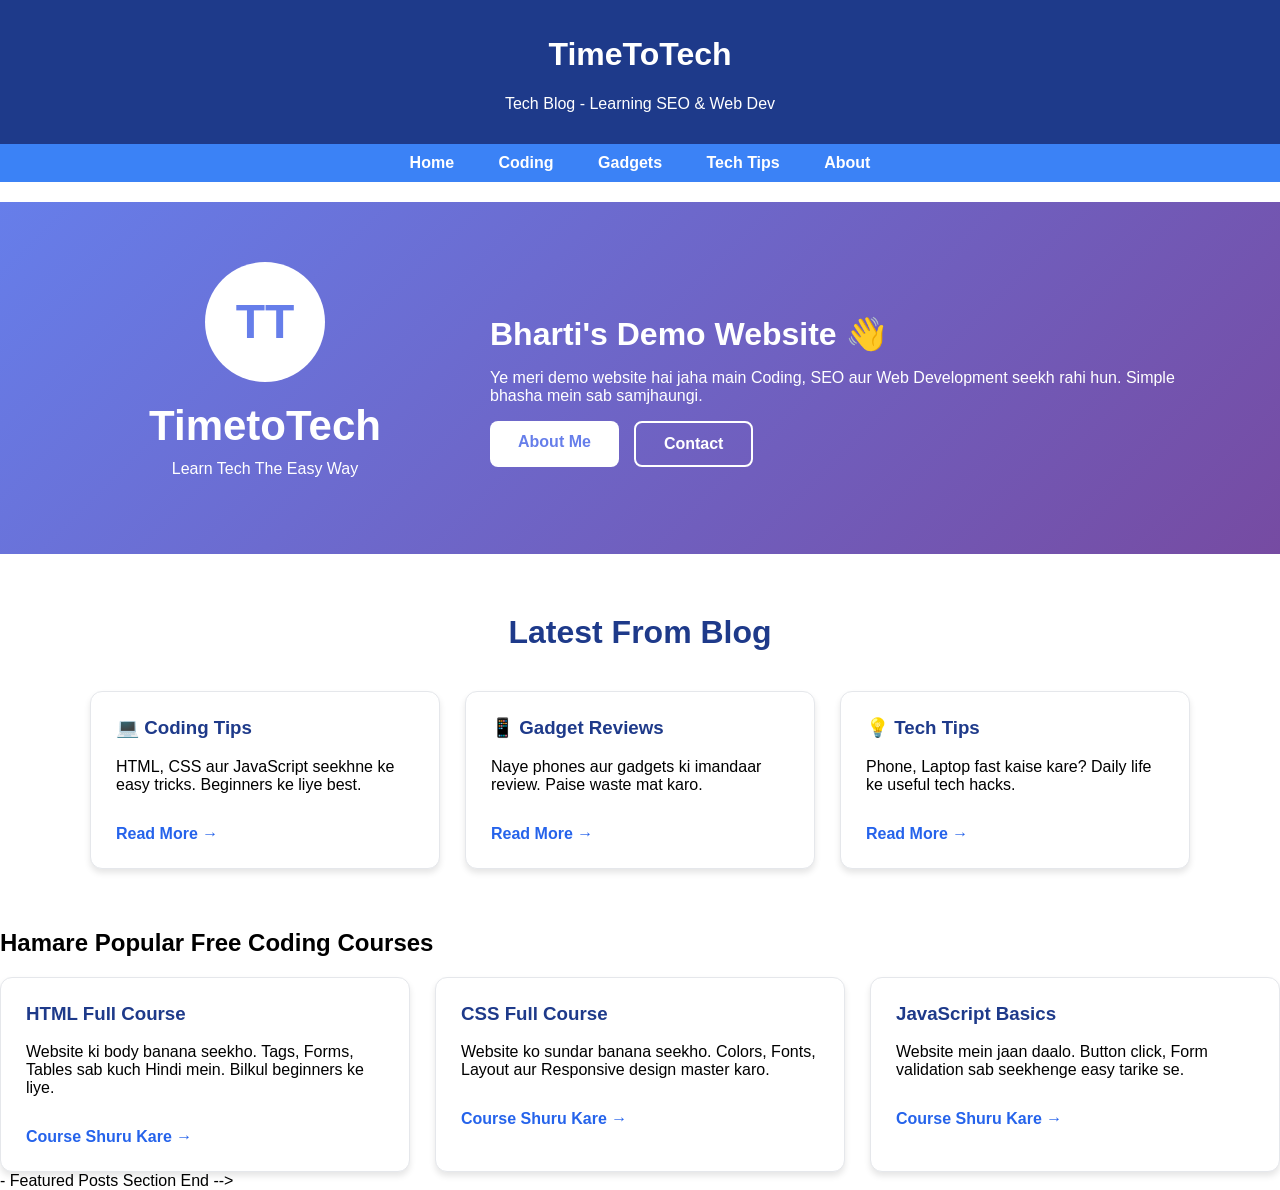
==== index.html @ 5df2291c "Update index.html" ====
<!DOCTYPE html>
<html lang="en">
<head>
  <meta charset="UTF-8">
  <title>TimetoTech - Tech Blog Demo</title>
  <meta name="description" content="Bharti's tech blog for learning SEO and web development">
  <meta name="viewport" content="width=device-width, initial-scale=1.0">
  <link rel="stylesheet" href="style.css">
  <link rel="icon" type="image/png" href="logo.png">
<link rel="apple-touch-icon" href="logo.png">
<meta name="theme-color" content="#1e40af">
  <link rel="manifest" href="manifest.json">
</head>
<body>
  <body>
    <!-- Main Heading - 1 baar only -->
  
    <!-- Baaki ka tera purana code yahan continue hoga -->
  <div class="header">
    <h1>TimeToTech</h1>
    <p>Tech Blog - Learning SEO & Web Dev</p>
  </div>

  <div class="nav">
    <a href="index.html">Home</a>
    <a href="coding.html">Coding</a>
    <a href="gadgets.html">Gadgets</a>
    <a href="tips.html">Tech Tips</a>
    <a href="about.html">About</a>
  </div>

  <!-- Hero Banner Start -->
  <section class="hero">
    <div class="hero-container">
      <div class="hero-logo">
        <div class="logo-circle">TT</div>
        <h1 class="hero-name">TimetoTech</h1>
        <p class="tagline">Learn Tech The Easy Way</p>
      </div>
      <div class="hero-details">
        <h2>Bharti's Demo Website 👋</h2>
        <p>Ye meri demo website hai jaha main Coding, SEO aur Web Development seekh rahi hun. Simple bhasha mein sab samjhaungi.</p>
        <div class="hero-buttons">
          <a href="about.html" class="btn-primary">About Me</a>
          <a href="contact.html" class="btn-secondary">Contact</a>
        </div>
      </div>
    </div>
  </section>
  <!-- Hero Banner End -->
<!-- Featured Posts Section Start -->
<section class="featured">
  <h2 class="section-title">Latest From Blog</h2>
  <div class="cards">
    
    <div class="card">
      <h3>💻 Coding Tips</h3>
      <p>HTML, CSS aur JavaScript seekhne ke easy tricks. Beginners ke liye best.</p>
      <a href="coding.html" class="card-btn">Read More →</a>
    </div>

    <div class="card">
      <h3>📱 Gadget Reviews</h3>
      <p>Naye phones aur gadgets ki imandaar review. Paise waste mat karo.</p>
      <a href="gadgets.html" class="card-btn">Read More →</a>
    </div>

    <div class="card">
      <h3>💡 Tech Tips</h3>
      <p>Phone, Laptop fast kaise kare? Daily life ke useful tech hacks.</p>
      <a href="tips.html" class="card-btn">Read More →</a>
    </div>

  </div>
</section>
<!-    <!-- Featured Posts Section End -->
    
    <!-- YAHAN SE NAYA CODE PASTE KAR 👇 -->
    <!-- Courses Section - Homepage ke neeche dikhega -->
    <section class="courses-section">
        <h2>Hamare Popular Free Coding Courses</h2>
        
        <div class="cards"> <!-- Teri wali class use kar li -->
            
            <!-- Box 1: HTML Course -->
            <div class="card">
                <h3>HTML Full Course</h3>
                <p>Website ki body banana seekho. Tags, Forms, Tables sab kuch Hindi mein. Bilkul beginners ke liye.</p>
                <a href="coding.html" class="card-btn">Course Shuru Kare →</a>
            </div>
            
            <!-- Box 2: CSS Course -->
            <div class="card">
                <h3>CSS Full Course</h3>
                <p>Website ko sundar banana seekho. Colors, Fonts, Layout aur Responsive design master karo.</p>
                <a href="coding.html" class="card-btn">Course Shuru Kare →</a>
            </div>
            
            <!-- Box 3: JavaScript Course -->
            <div class="card">
                <h3>JavaScript Basics</h3>
                <p>Website mein jaan daalo. Button click, Form validation sab seekhenge easy tarike se.</p>
                <a href="coding.html" class="card-btn">Course Shuru Kare →</a>
            </div>
            
        </div>
    </section>
    <!-- YAHAAN TAK PASTE KARNA HAI 👆 -->

</body>
</html>- Featured Posts Section End -->
---- style.css ----
body { font-family: Arial; margin: 0; padding: 0; }
.header { background: #1e3a8a; color: white; padding: 15px; text-align: center; }
.nav { background: #3b82f6; padding: 10px; text-align: center; }
.nav a { color: white; margin: 0 20px; text-decoration: none; font-weight: bold; }
.category-box { max-width: 1000px; margin: 20px auto; padding: 20px; }
.category-box h2 { color: #1e3a8a; }
.btn { background: #2563eb; color: white; padding: 10px 20px; text-decoration: none; border-radius: 5px; }

/* Hero Banner Ka CSS - Yahi Naya Hai */
.hero {
  background: linear-gradient(135deg, #667eea 0%, #764ba2 100%);
  color: white;
  padding: 60px 20px;
  margin-top: 20px;
}
.hero-container {
  max-width: 1100px;
  margin: 0 auto;
  display: flex;
  align-items: center;
  gap: 50px;
}
.hero-logo {
  text-align: center;
  flex: 1;
}
.logo-circle {
  width: 120px;
  height: 120px;
  background: white;
  color: #667eea;
  border-radius: 50%;
  display: flex;
  align-items: center;
  justify-content: center;
  font-size: 48px;
  font-weight: bold;
  margin: 0 auto 20px auto;
}
.hero-name {
  font-size: 42px;
  margin: 0;
}
.tagline {
  font-size: 16px;
  margin-top: 10px;
}
.hero-details {
  flex: 2;
}
.hero-details h2 {
  font-size: 32px;
  margin-bottom: 15px;
}
.hero-buttons {
  display: flex;
  gap: 15px;
}
.btn-primary, .btn-secondary {
  padding: 12px 28px;
  border-radius: 8px;
  text-decoration: none;
  font-weight: bold;
}
.btn-primary {
  background: white;
  color: #667eea;
}
.btn-secondary {
  background: transparent;
  color: white;
  border: 2px solid white;
}
/* Featured Section CSS */
.featured {
  max-width: 1100px;
  margin: 60px auto;
  padding: 0 20px;
}
.section-title {
  text-align: center;
  font-size: 32px;
  color: #1e3a8a;
  margin-bottom: 40px;
}
.cards {
  display: flex;
  gap: 25px;
  flex-wrap: wrap;
  justify-content: center;
}
.card {
  background: white;
  border: 1px solid #e5e7eb;
  border-radius: 12px;
  padding: 25px;
  flex: 1;
  min-width: 280px;
  box-shadow: 0 4px 6px rgba(0,0,0,0.1);
  transition: 0.3s;
}
.card:hover {
  transform: translateY(-5px);
  box-shadow: 0 10px 20px rgba(0,0,0,0.15);
}
.card h3 {
  color: #1e3a8a;
  margin-top: 0;
}
.card-btn {
  display: inline-block;
  margin-top: 15px;
  color: #2563eb;
  font-weight: bold;
  text-decoration: none;
}

/* About Snippet CSS */
.about-snippet {
  background: #f3f4f6;
  text-align: center;
  padding: 50px 20px;
  margin-top: 40px;
}
.about-snippet h2 {
  color: #1e3a8a;
  font-size: 30px;
}
.about-snippet p {
  max-width: 700px;
  margin: 20px auto 30px auto;
  font-size: 17px;
  line-height: 1.7;
  color: #374151;
}

/* Mobile Fix */
@media (max-width: 768px) {
  .cards {
    flex-direction: column;
  }
}
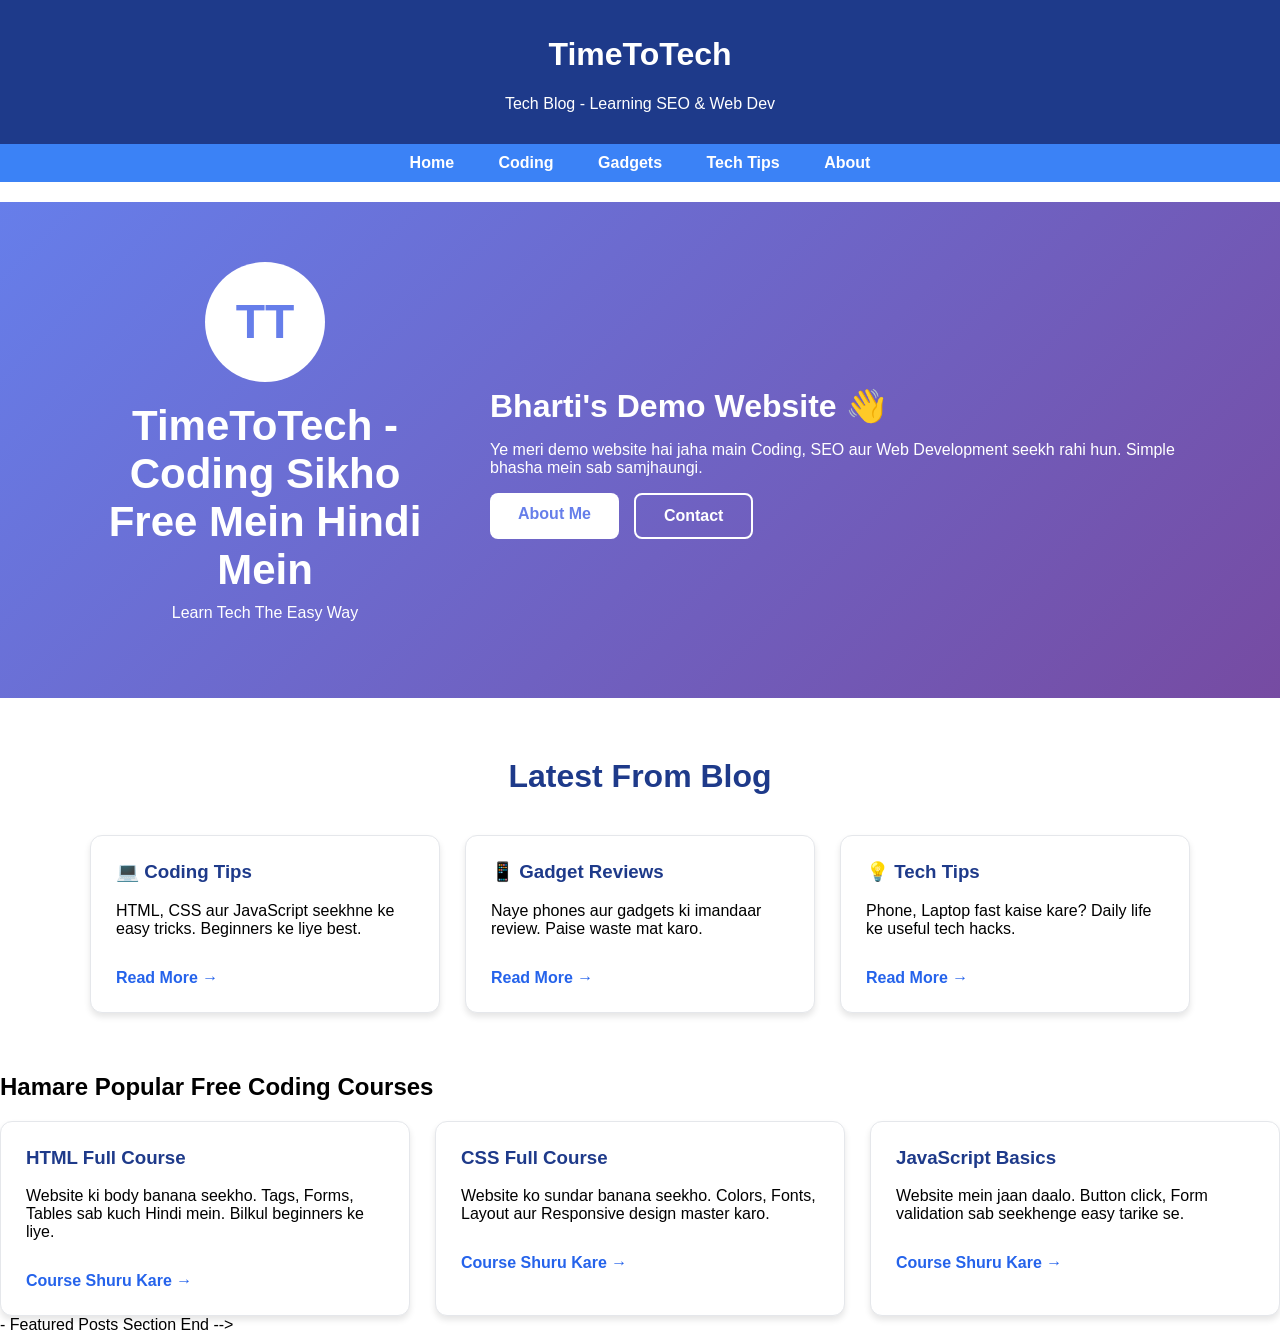
==== commit 1dc71436: "Update index.html" ====
--- a/index.html
+++ b/index.html
@@ -34,7 +34,7 @@
     <div class="hero-container">
       <div class="hero-logo">
         <div class="logo-circle">TT</div>
-        <h1 class="hero-name">TimetoTech</h1>
+       <h1 class="hero-name">TimeToTech - Coding Sikho Free Mein Hindi Mein</h1>
         <p class="tagline">Learn Tech The Easy Way</p>
       </div>
       <div class="hero-details">
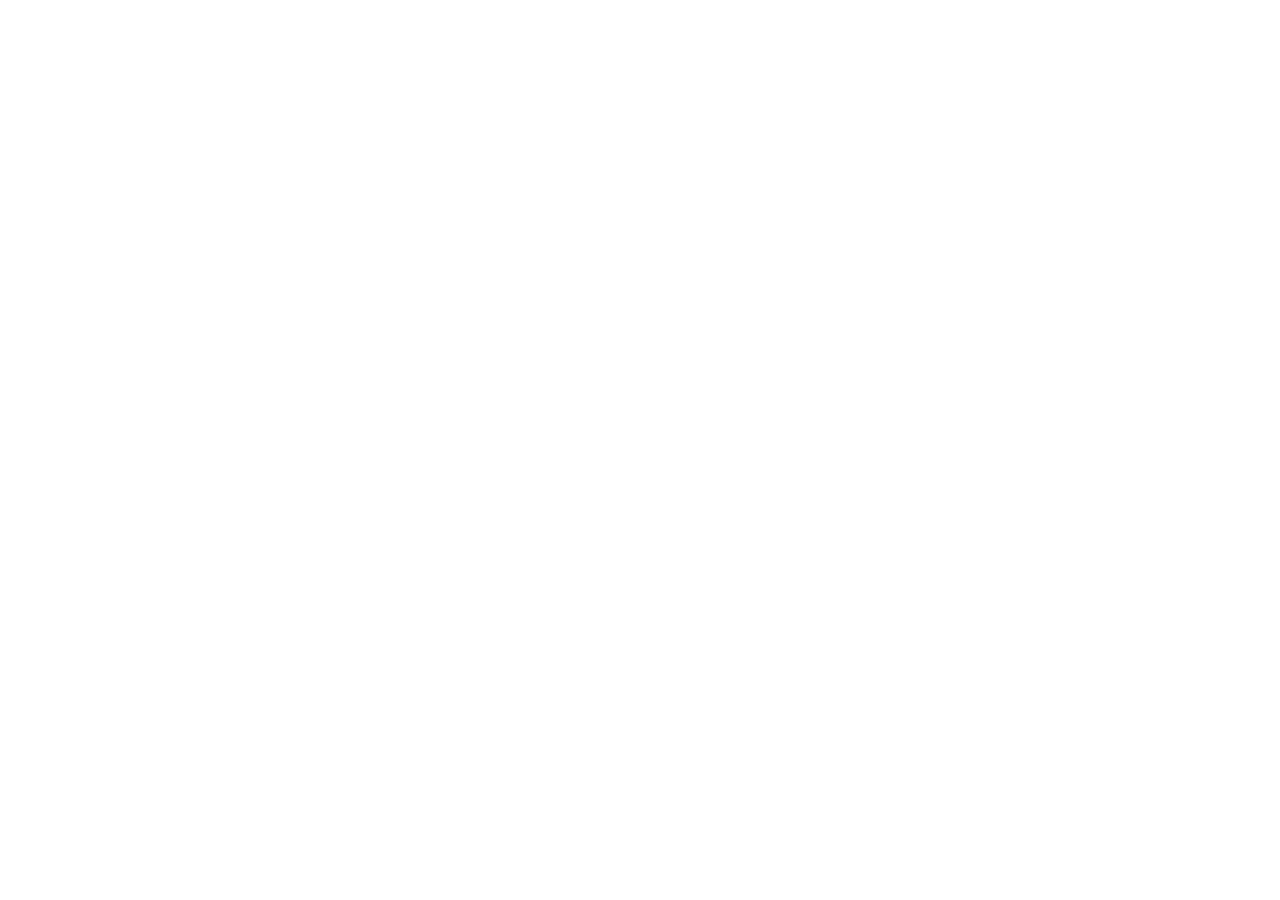
==== commit 91b0312b: "Update index.html" ====
--- a/index.html
+++ b/index.html
@@ -2,7 +2,7 @@
 <html lang="en">
 <head>
   <meta charset="UTF-8">
-  <title>TimetoTech - Tech Blog Demo</title>
+ <title>TimeToTech
   <meta name="description" content="Bharti's tech blog for learning SEO and web development">
   <meta name="viewport" content="width=device-width, initial-scale=1.0">
   <link rel="stylesheet" href="style.css">
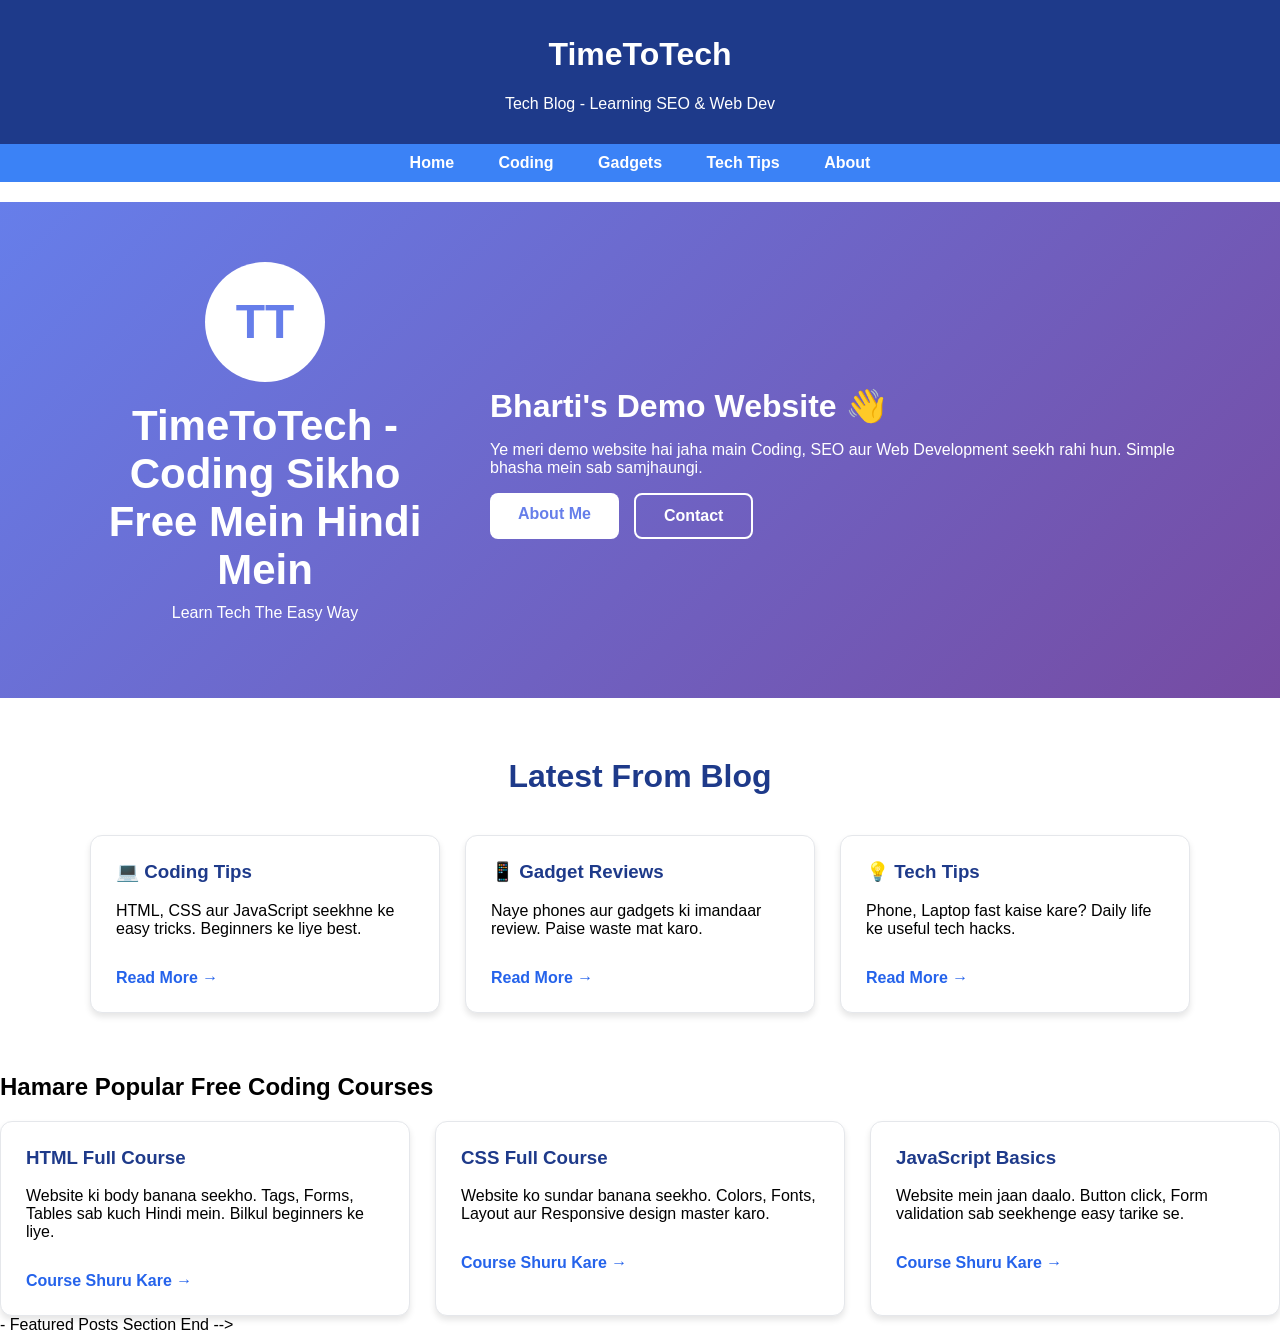
==== commit 4ffd593e: "Update index.html" ====
--- a/index.html
+++ b/index.html
@@ -2,7 +2,7 @@
 <html lang="en">
 <head>
   <meta charset="UTF-8">
- <title>TimeToTech
+<title>TimeToTech - Coding Sikho Free Mein Hindi Mein</title>
   <meta name="description" content="Bharti's tech blog for learning SEO and web development">
   <meta name="viewport" content="width=device-width, initial-scale=1.0">
   <link rel="stylesheet" href="style.css">
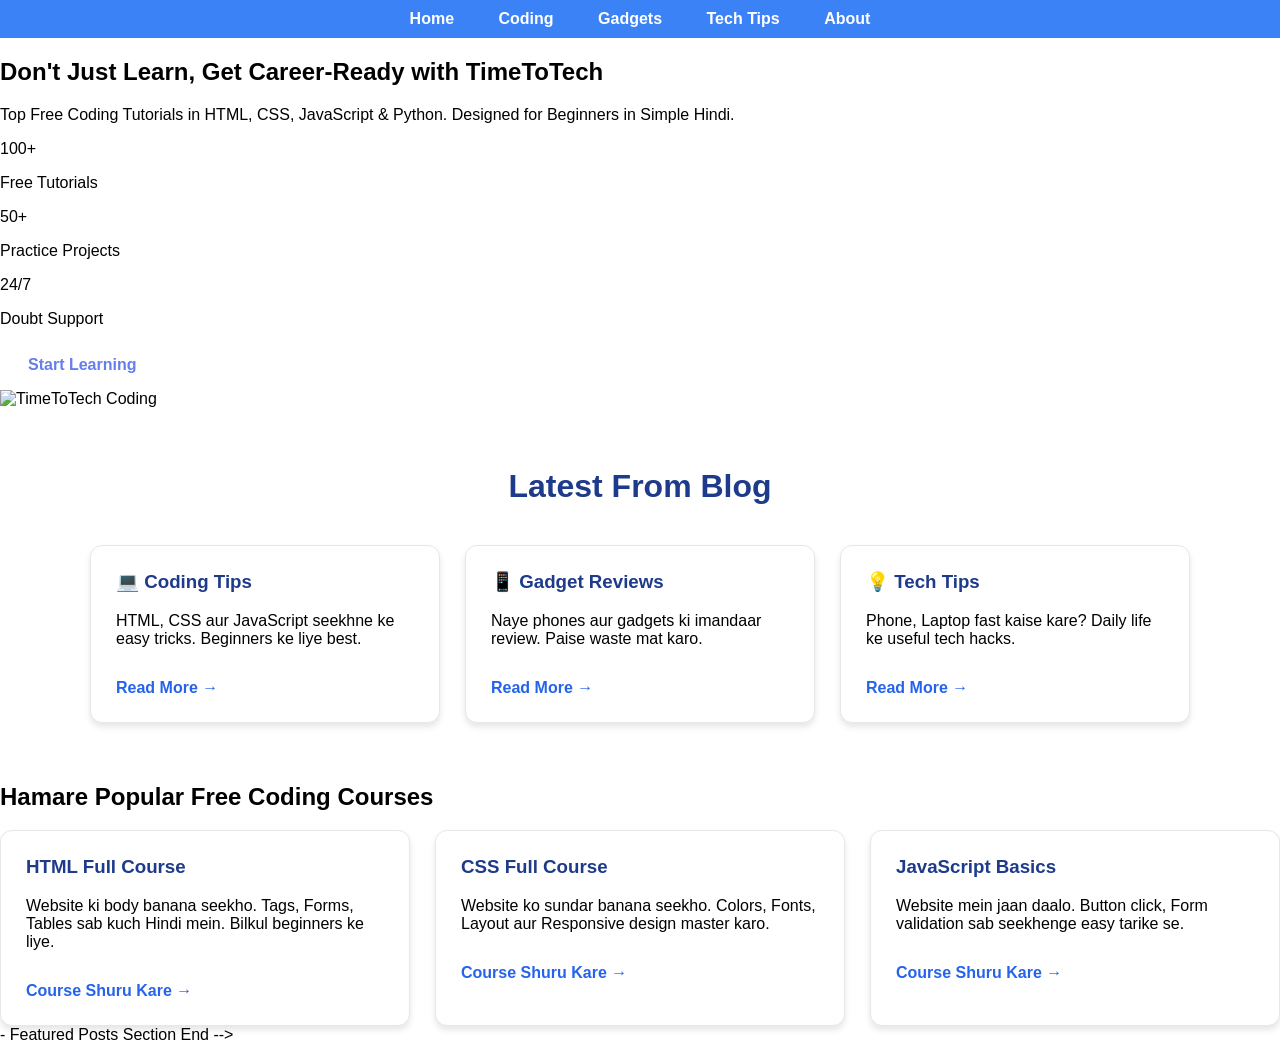
==== commit 78893d23: "Update index.html" ====
--- a/index.html
+++ b/index.html
@@ -11,42 +11,53 @@
 <meta name="theme-color" content="#1e40af">
   <link rel="manifest" href="manifest.json">
 </head>
-<body>
+  
   <body>
     <!-- Main Heading - 1 baar only -->
   
     <!-- Baaki ka tera purana code yahan continue hoga -->
-  <div class="header">
-    <h1>TimeToTech</h1>
-    <p>Tech Blog - Learning SEO & Web Dev</p>
-  </div>
+     <div class="nav">
+      <a href="index.html">Home</a>
+      <a href="coding.html">Coding</a>
+      <a href="gadgets.html">Gadgets</a>
+      <a href="tips.html">Tech Tips</a>
+      <a href="about.html">About</a>
+    </div>
+  <!-- Hero Banner Start -->
+     <!-- Hero Banner Start - WsCube Style -->
+    <section class="hero-wscube">
+      <div class="hero-left">
+        <h1>Don't Just Learn, Get Career-Ready with TimeToTech</h1>
+        <p>Top Free Coding Tutorials in HTML, CSS, JavaScript & Python. Designed for Beginners in Simple Hindi.</p>
+        
+        <!-- Stats Wale Icons -->
+        <div class="hero-stats">
+          <div class="stat-box">
+            <span>100+</span>
+            <p>Free Tutorials</p>
+          </div>
+          <div class="stat-box">
+            <span>50+</span>
+            <p>Practice Projects</p>
+          </div>
+          <div class="stat-box">
+            <span>24/7</span>
+            <p>Doubt Support</p>
+          </div>
+        </div>
 
-  <div class="nav">
-    <a href="index.html">Home</a>
-    <a href="coding.html">Coding</a>
-    <a href="gadgets.html">Gadgets</a>
-    <a href="tips.html">Tech Tips</a>
-    <a href="about.html">About</a>
-  </div>
-
-  <!-- Hero Banner Start -->
-  <section class="hero">
-    <div class="hero-container">
-      <div class="hero-logo">
-        <div class="logo-circle">TT</div>
-       <h1 class="hero-name">TimeToTech - Coding Sikho Free Mein Hindi Mein</h1>
-        <p class="tagline">Learn Tech The Easy Way</p>
-      </div>
-      <div class="hero-details">
-        <h2>Bharti's Demo Website 👋</h2>
-        <p>Ye meri demo website hai jaha main Coding, SEO aur Web Development seekh rahi hun. Simple bhasha mein sab samjhaungi.</p>
+        <!-- Buttons -->
         <div class="hero-buttons">
-          <a href="about.html" class="btn-primary">About Me</a>
-          <a href="contact.html" class="btn-secondary">Contact</a>
+          <a href="coding.html" class="btn-primary">Start Learning</a>
+          <a href="about.html" class="btn-secondary">About Me</a>
         </div>
       </div>
-    </div>
-  </section>
+
+      <div class="hero-right">
+        <img src="https://placehold.co/500x400/0a58ca/ffffff?text=TimeToTech" alt="TimeToTech Coding">
+      </div>
+    </section>
+    <!-- Hero Banner End -->
   <!-- Hero Banner End -->
 <!-- Featured Posts Section Start -->
 <section class="featured">
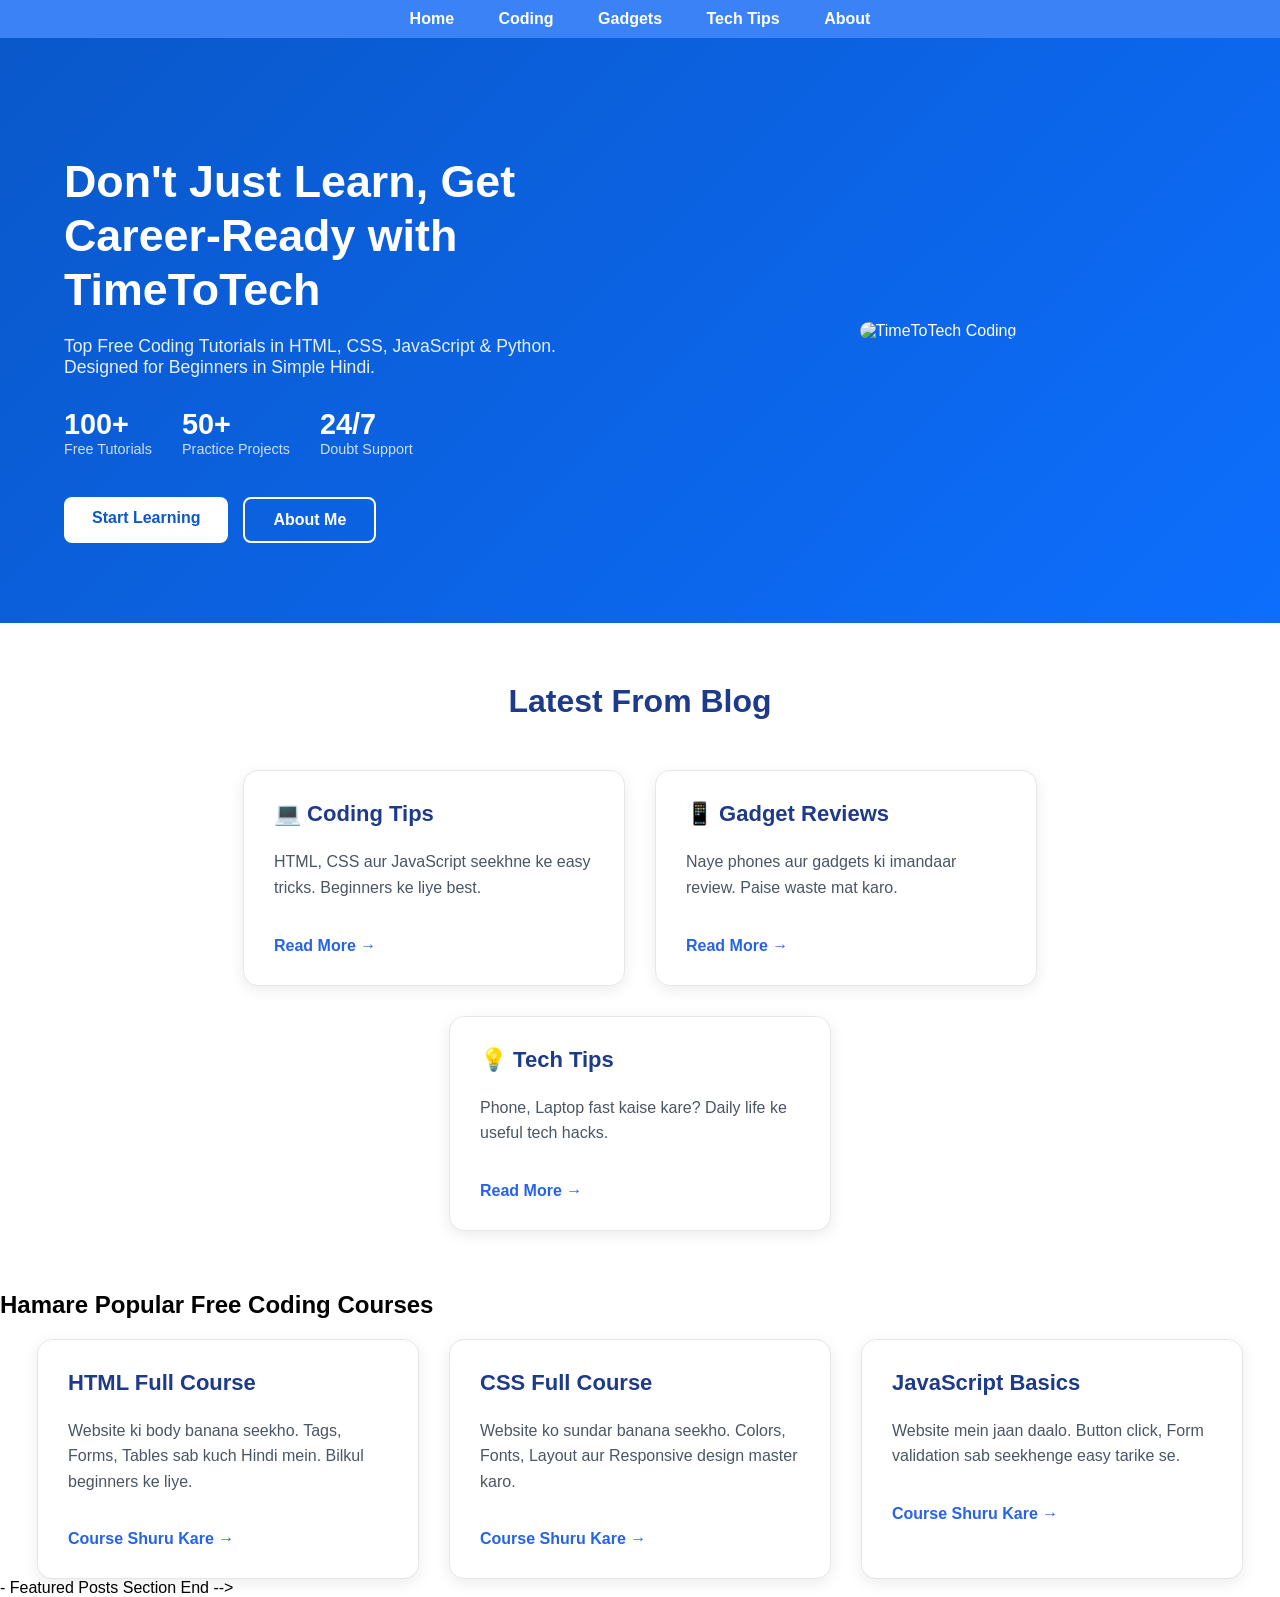
==== commit f7148b94: "Update index.html" ====
--- a/index.html
+++ b/index.html
@@ -2,7 +2,7 @@
 <html lang="en">
 <head>
   <meta charset="UTF-8">
-<title>TimeToTech - Coding Sikho Free Mein Hindi Mein</title>
+<title>TimeToTech - Learn Coding For Free</title>
   <meta name="description" content="Bharti's tech blog for learning SEO and web development">
   <meta name="viewport" content="width=device-width, initial-scale=1.0">
   <link rel="stylesheet" href="style.css">
--- a/style.css
+++ b/style.css
@@ -72,71 +72,159 @@
   border: 2px solid white;
 }
 /* Featured Section CSS */
+/* Featured Section CSS - Fixed */
 .featured {
-  max-width: 1100px;
+  max-width: 1200px;
   margin: 60px auto;
-  padding: 0 20px;
+  padding: 0 40px;
 }
 .section-title {
   text-align: center;
   font-size: 32px;
   color: #1e3a8a;
-  margin-bottom: 40px;
+  margin-bottom: 50px;
 }
 .cards {
   display: flex;
-  gap: 25px;
-  flex-wrap: wrap;
+  gap: 30px;
   justify-content: center;
+  flex-wrap: wrap;
 }
 .card {
   background: white;
   border: 1px solid #e5e7eb;
-  border-radius: 12px;
-  padding: 25px;
-  flex: 1;
-  min-width: 280px;
-  box-shadow: 0 4px 6px rgba(0,0,0,0.1);
+  border-radius: 15px;
+  padding: 30px;
+  width: 320px;
+  box-shadow: 0 4px 15px rgba(0,0,0,0.08);
   transition: 0.3s;
 }
 .card:hover {
-  transform: translateY(-5px);
-  box-shadow: 0 10px 20px rgba(0,0,0,0.15);
+  transform: translateY(-8px);
+  box-shadow: 0 12px 25px rgba(0,0,0,0.15);
 }
 .card h3 {
   color: #1e3a8a;
   margin-top: 0;
+  font-size: 22px;
+}
+.card p {
+  color: #4b5563;
+  line-height: 1.6;
 }
 .card-btn {
   display: inline-block;
-  margin-top: 15px;
+  margin-top: 20px;
   color: #2563eb;
   font-weight: bold;
   text-decoration: none;
 }
 
-/* About Snippet CSS */
-.about-snippet {
-  background: #f3f4f6;
+/* Mobile Ke Liye */
+@media (max-width: 768px) {
+  .featured {
+    padding: 0 20px;
+  }
+  .card {
+    width: 100%;
+  }
+}
+/* WsCube Style Hero Section */
+.hero-wscube {
+  background: linear-gradient(135deg, #0a58ca 0%, #0d6efd 100%);
+  color: white;
+  padding: 80px 5%;
+  display: flex;
+  align-items: center;
+  justify-content: space-between;
+  flex-wrap: wrap;
+  gap: 40px;
+}
+
+.hero-left {
+  flex: 1;
+  min-width: 300px;
+}
+
+.hero-left h1 {
+  font-size: 2.8rem;
+  font-weight: 700;
+  line-height: 1.2;
+  margin-bottom: 20px;
+}
+
+.hero-left p {
+  font-size: 1.1rem;
+  margin-bottom: 30px;
+  opacity: 0.9;
+}
+
+.hero-stats {
+  display: flex;
+  gap: 30px;
+  margin-bottom: 40px;
+  flex-wrap: wrap;
+}
+
+.stat-box span {
+  font-size: 1.8rem;
+  font-weight: 700;
+  display: block;
+}
+
+.stat-box p {
+  font-size: 0.9rem;
+  margin: 0;
+  opacity: 0.8;
+}
+
+.hero-buttons {
+  display: flex;
+  gap: 15px;
+  flex-wrap: wrap;
+}
+
+.btn-primary, .btn-secondary {
+  padding: 12px 28px;
+  border-radius: 8px;
+  text-decoration: none;
+  font-weight: 600;
+  font-size: 1rem;
+}
+
+.btn-primary {
+  background: white;
+  color: #0a58ca;
+}
+
+.btn-secondary {
+  background: transparent;
+  color: white;
+  border: 2px solid white;
+}
+
+.hero-right {
+  flex: 1;
+  min-width: 300px;
   text-align: center;
-  padding: 50px 20px;
-  margin-top: 40px;
-}
-.about-snippet h2 {
-  color: #1e3a8a;
-  font-size: 30px;
-}
-.about-snippet p {
-  max-width: 700px;
-  margin: 20px auto 30px auto;
-  font-size: 17px;
-  line-height: 1.7;
-  color: #374151;
-}
-
-/* Mobile Fix */
+}
+
+.hero-right img {
+  max-width: 100%;
+  height: auto;
+  border-radius: 12px;
+}
+
+/* Mobile ke liye */
 @media (max-width: 768px) {
-  .cards {
-    flex-direction: column;
-  }
-}
+  .hero-wscube {
+    padding: 60px 5%;
+    text-align: center;
+  }
+  .hero-left h1 {
+    font-size: 2rem;
+  }
+  .hero-stats, .hero-buttons {
+    justify-content: center;
+  }
+}
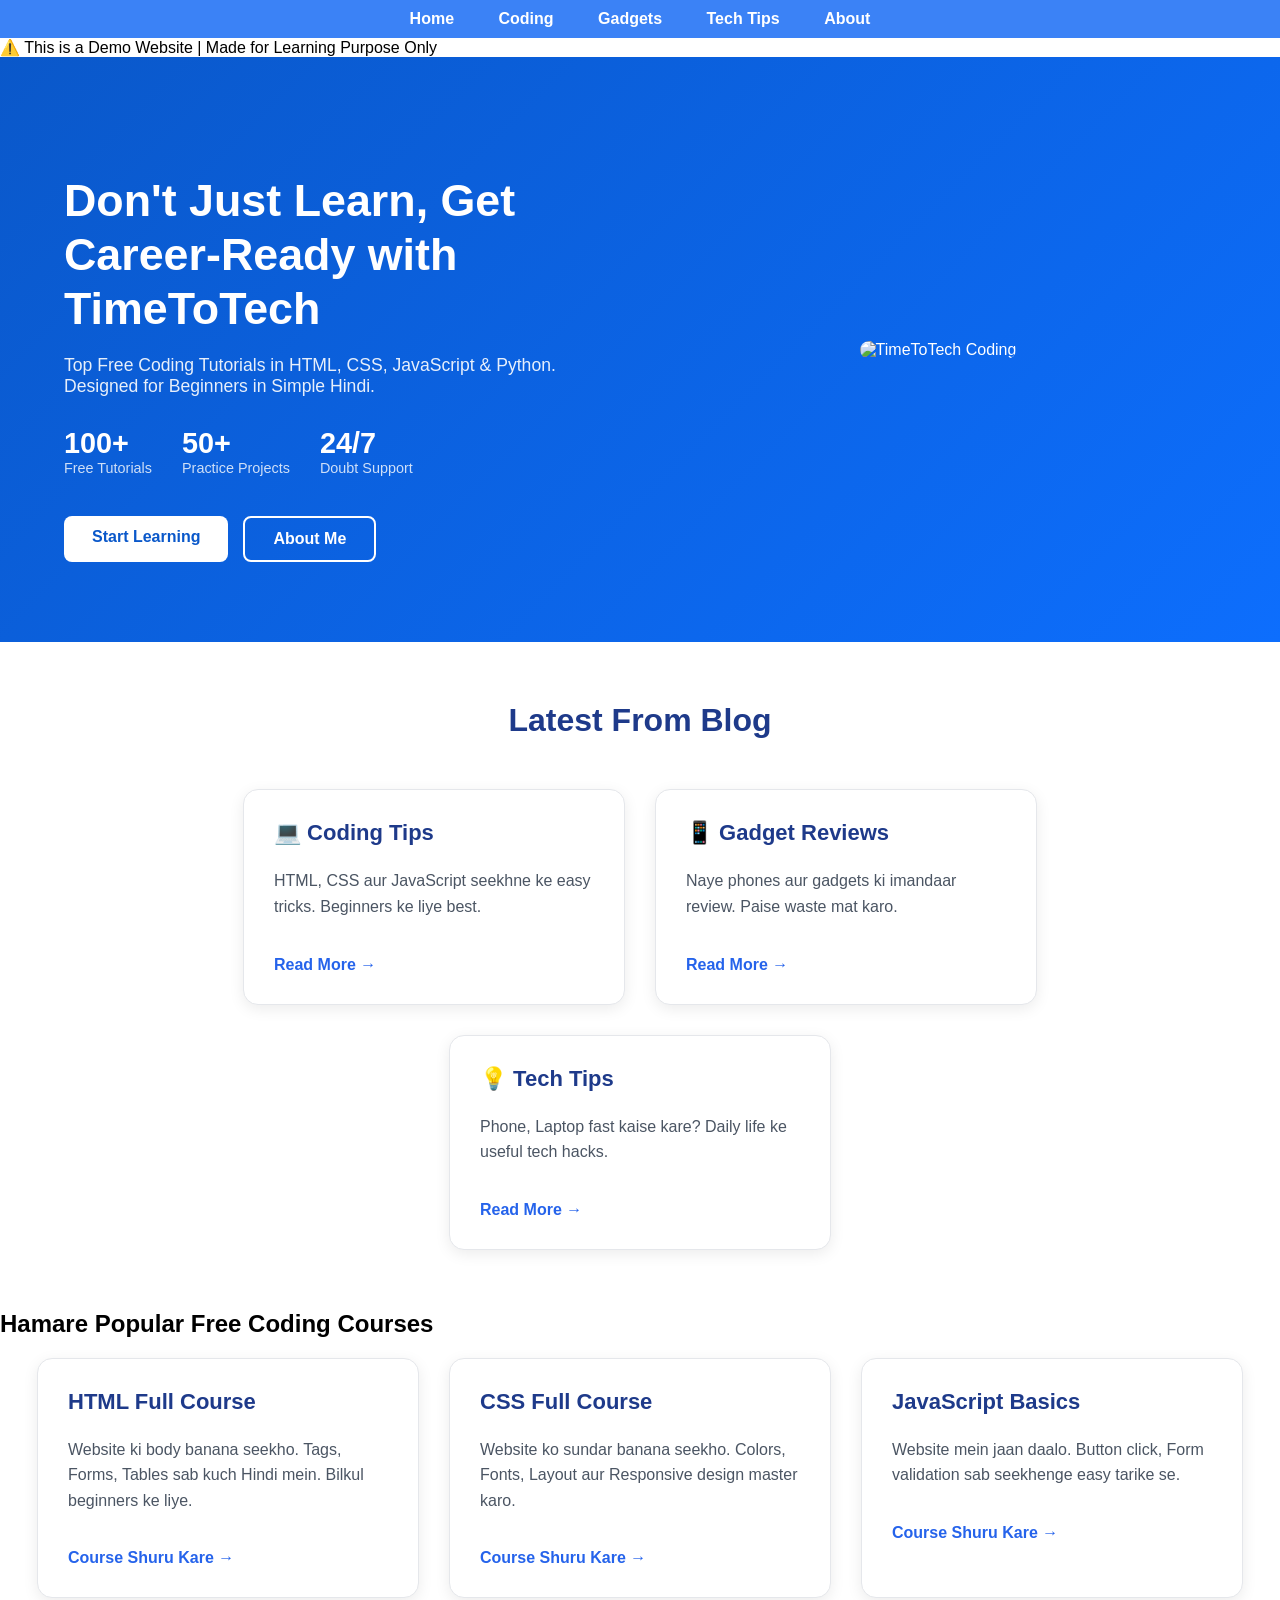
==== commit 7e92da79: "Update index.html" ====
--- a/index.html
+++ b/index.html
@@ -19,11 +19,15 @@
      <div class="nav">
       <a href="index.html">Home</a>
       <a href="coding.html">Coding</a>
-      <a href="gadgets.html">Gadgets</a>
-      <a href="tips.html">Tech Tips</a>
-      <a href="about.html">About</a>
+<a href="gadgets.html">Gadgets</a>
+<a href="tips.html">Tech Tips</a>
+<a href="about.html">About</a>
     </div>
-  <!-- Hero Banner Start -->
+  <!-- Hero Banner Start 
+       <!-- Demo Notice Bar -->
+    <div class="demo-notice">
+      ⚠️ This is a Demo Website | Made for Learning Purpose Only
+    </div>
      <!-- Hero Banner Start - WsCube Style -->
     <section class="hero-wscube">
       <div class="hero-left">
